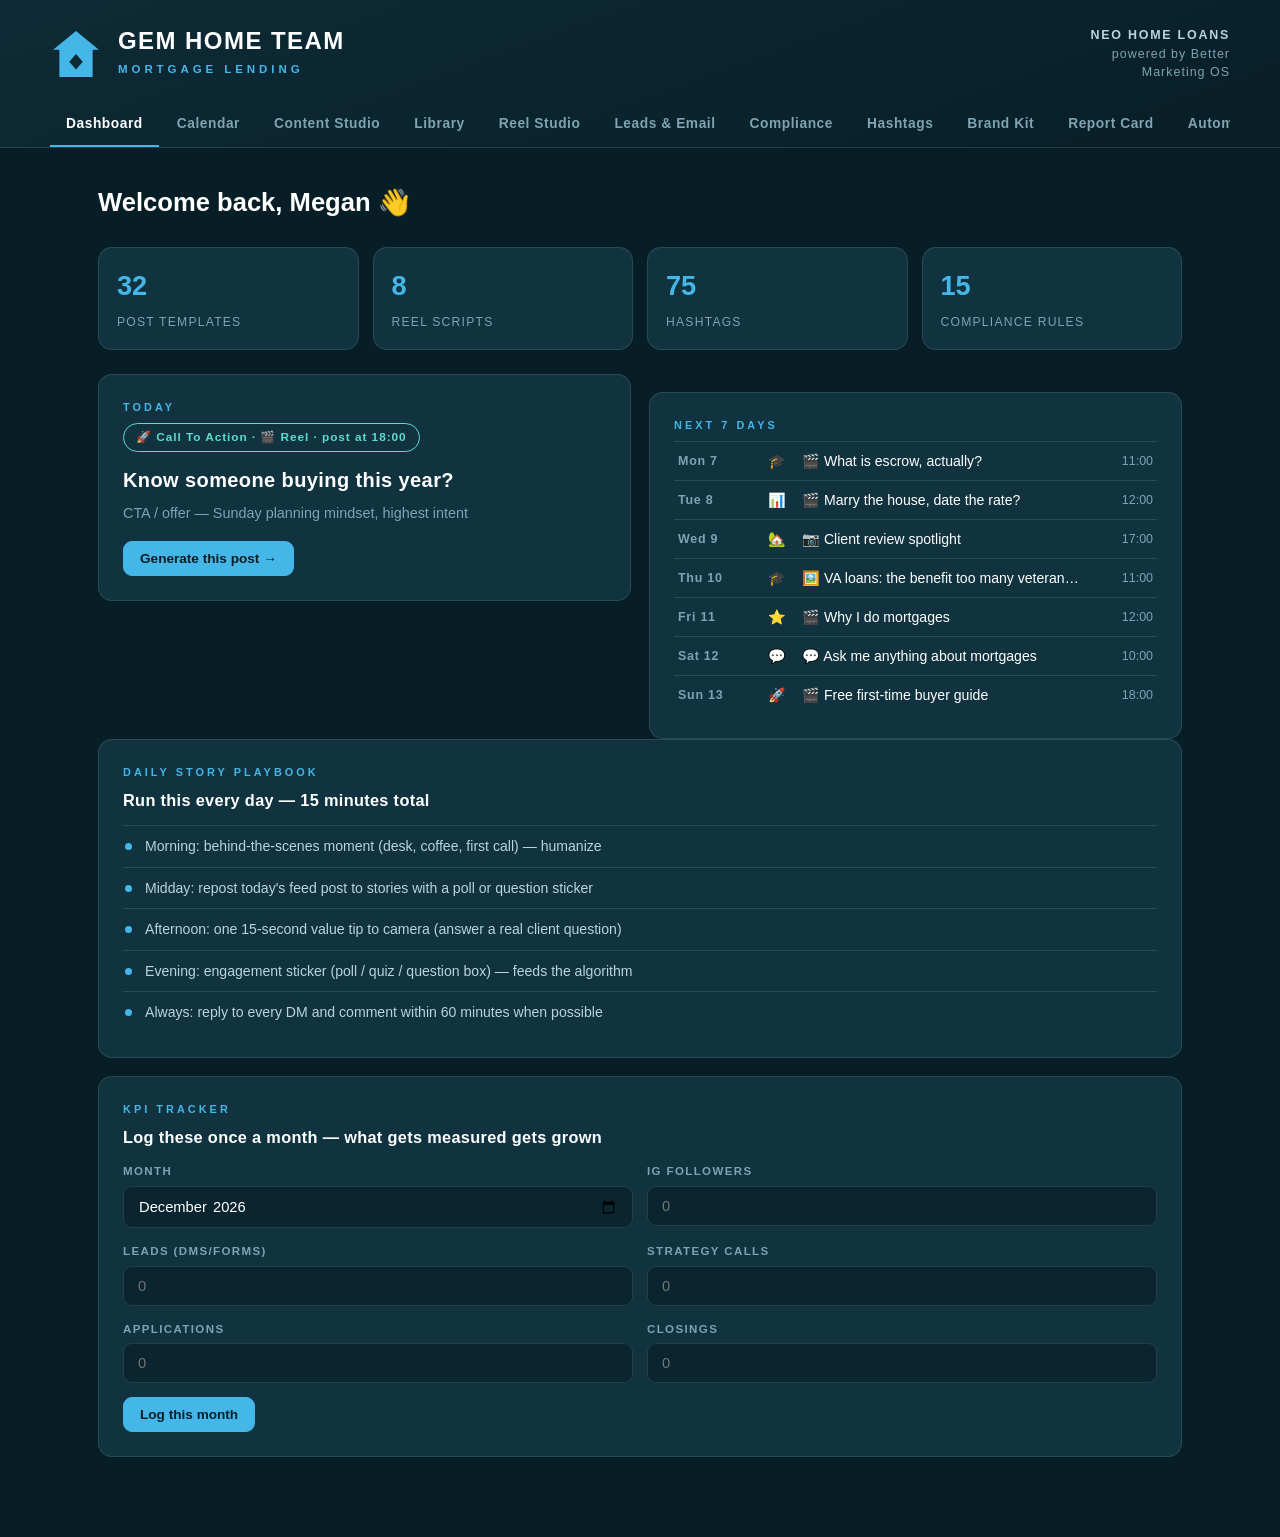
==== index.html @ 647303f4 "Template Autopilot: generate all variable content for uploaded templates Five composers — Market Upd" ====
<!DOCTYPE html>
<html lang="en">
<head>
<meta charset="UTF-8">
<meta name="viewport" content="width=device-width, initial-scale=1.0">
<title>Gem Marketing OS — Gem Home Team</title>
<link rel="stylesheet" href="css/style.css">
<link rel="icon" href="data:image/svg+xml,<svg xmlns='http://www.w3.org/2000/svg' viewBox='0 0 100 100'><path d='M50 8 L92 42 L82 42 L82 92 L18 92 L18 42 L8 42 Z' fill='%2345B6E8'/><path d='M50 48 L62 62 L50 76 L38 62 Z' fill='%230D2B36'/></svg>">
</head>
<body>

<header class="masthead">
  <div class="masthead-inner">
    <div class="logo-lockup">
      <svg width="52" height="52" viewBox="0 0 100 100" aria-hidden="true">
        <path d="M50 6 L94 42 L82 42 L82 94 L18 94 L18 42 L6 42 Z" fill="#45B6E8"/>
        <path d="M50 50 L63 65 L50 80 L37 65 Z" fill="#0D2B36"/>
      </svg>
      <div class="logo-text">
        <h1>GEM HOME TEAM</h1>
        <span class="sub">Mortgage Lending</span>
      </div>
    </div>
    <div class="cobrand">
      <strong>NEO HOME LOANS</strong><br>
      powered by Better<br>
      Marketing OS
    </div>
  </div>
  <nav class="nav" aria-label="Sections">
    <button class="nav-item active" data-tab="dashboard">Dashboard</button>
    <button class="nav-item" data-tab="calendar">Calendar</button>
    <button class="nav-item" data-tab="studio">Content Studio</button>
    <button class="nav-item" data-tab="library">Library</button>
    <button class="nav-item" data-tab="reels">Reel Studio</button>
    <button class="nav-item" data-tab="leads">Leads &amp; Email</button>
    <button class="nav-item" data-tab="compliance">Compliance</button>
    <button class="nav-item" data-tab="hashtags">Hashtags</button>
    <button class="nav-item" data-tab="brand">Brand Kit</button>
    <button class="nav-item" data-tab="report">Report Card</button>
    <button class="nav-item" data-tab="automation">Automation</button>
    <button class="nav-item" data-tab="settings">Settings</button>
  </nav>
</header>

<main class="wrap">

  <!-- ================= DASHBOARD ================= -->
  <section class="panel active" id="panel-dashboard">
    <h2 id="dash-greeting">Welcome</h2>

    <div class="nudge hidden" id="dash-nudge">
      <span>Finish setup: add your name and NMLS ID so every caption and disclosure generates compliance-ready.</span>
      <button class="btn small" id="dash-nudge-btn">Open settings</button>
    </div>

    <div class="stats">
      <div class="stat"><b id="stat-topics">0</b><span>Post templates</span></div>
      <div class="stat"><b id="stat-reels">0</b><span>Reel scripts</span></div>
      <div class="stat"><b id="stat-tags">0</b><span>Hashtags</span></div>
      <div class="stat"><b id="stat-rules">0</b><span>Compliance rules</span></div>
    </div>

    <div class="grid-2">
      <div class="card">
        <span class="kicker">Today</span>
        <div id="dash-today"></div>
      </div>
      <div class="card">
        <span class="kicker">Next 7 days</span>
        <div id="dash-week"></div>
      </div>
    </div>

    <div class="card">
      <span class="kicker">Daily story playbook</span>
      <h3>Run this every day — 15 minutes total</h3>
      <ul id="dash-stories"></ul>
    </div>

    <div class="card">
      <span class="kicker">KPI tracker</span>
      <h3>Log these once a month — what gets measured gets grown</h3>
      <div class="form-grid" id="kpi-form"></div>
      <div style="margin-top:14px"><button class="btn primary" id="kpi-save">Log this month</button></div>
      <div id="kpi-history"></div>
    </div>
  </section>

  <!-- ================= CALENDAR ================= -->
  <section class="panel" id="panel-calendar">
    <div class="panel-head">
      <h2>Content Calendar</h2>
      <p>Auto-generated from the weekly framework: 4 reels, 1 carousel, 1 static, 1 engagement day — the cadence of top-producing accounts. Click any day to generate that post.</p>
    </div>
    <div class="cal-bar">
      <div class="cal-bar-left">
        <button class="btn small" id="cal-prev">←</button>
        <span id="cal-title"></span>
        <button class="btn small" id="cal-next">→</button>
      </div>
      <button class="btn primary" id="cal-export">Export month (CSV)</button>
    </div>
    <div id="cal-grid"></div>
    <div id="cal-legend"></div>
  </section>

  <!-- ================= CONTENT STUDIO ================= -->
  <section class="panel" id="panel-studio">
    <div class="panel-head">
      <h2>Content Studio</h2>
      <p>Pick a pillar, pick a topic — get a complete post: hook options, caption, CTA, hashtags, design direction, and your compliance footer. Personalized from your settings, compliance-checked automatically.</p>
    </div>

    <div class="card">
      <div class="block-head" style="margin-top:0">
        <h4>1 · Choose a pillar</h4>
        <button class="btn small" id="studio-shuffle">Surprise me</button>
      </div>
      <div class="pillar-row" id="studio-pillars"></div>
      <div class="hidden">
        <div class="block-head"><h4>2 · Choose a topic</h4></div>
        <div class="topic-list" id="studio-topics"></div>
      </div>
    </div>

    <div class="card hidden" id="studio-output">
      <div id="out-meta"></div>
      <h3 id="out-title"></h3>
      <div id="out-compliance" class="comp-badge"></div>
      <ul class="findings" id="out-comp-findings"></ul>

      <div class="block-head"><h4>Hook — pick your opener</h4></div>
      <div class="hook-list" id="out-hooks"></div>

      <div class="block-head"><h4>Caption</h4><button class="btn small" id="out-copy-caption">Copy</button></div>
      <div class="copy-block" id="out-caption"></div>

      <div class="block-head"><h4>Hashtags</h4><button class="btn small" id="out-copy-tags">Copy</button></div>
      <div class="copy-block" id="out-tags"></div>

      <div class="block-head"><h4>Compliance footer</h4><button class="btn small" id="out-copy-footer">Copy</button></div>
      <div class="copy-block" id="out-footer"></div>

      <div class="block-head"><h4>Design direction</h4></div>
      <div class="copy-block" id="out-design"></div>

      <div class="block-head"><h4></h4><button class="btn primary" id="out-copy-full">Copy complete post</button></div>
    </div>
  </section>

  <!-- ================= LIBRARY ================= -->
  <section class="panel" id="panel-library">
    <div class="panel-head">
      <h2>Ready-to-Post Library</h2>
      <p>Your finished graphics, organized by series. Click any graphic to open it full size, save it, and post — pair it with the matching caption from Content Studio for a complete, compliant post.</p>
    </div>

    <div class="card">
      <span class="kicker">Template Autopilot</span>
      <h3>Fill in the blanks — everything else is generated</h3>
      <p class="footnote" style="margin-top:0">Pick the template type, enter the few facts only you know, and Autopilot writes the on-image text and the complete compliant caption. Paste the text into the template in Canva, copy the caption, post.</p>
      <div class="pillar-row" id="ap-types"></div>
      <div class="form-grid" id="ap-fields" style="margin-top:16px"></div>
      <div style="margin-top:14px"><button class="btn primary" id="ap-generate">Generate everything</button></div>
      <div id="ap-output" class="hidden">
        <div id="ap-compliance" class="comp-badge"></div>
        <div class="block-head"><h4>On-image text</h4><button class="btn small" id="ap-copy-image">Copy</button></div>
        <div class="copy-block" id="ap-onimage"></div>
        <div class="block-head"><h4>Complete caption</h4><button class="btn small" id="ap-copy-caption">Copy</button></div>
        <div class="copy-block" id="ap-caption"></div>
        <p class="footnote" id="ap-note"></p>
      </div>
    </div>

    <div id="library-groups"></div>
  </section>

  <!-- ================= REEL STUDIO ================= -->
  <section class="panel" id="panel-reels">
    <div class="panel-head">
      <h2>Reel Studio</h2>
      <p>Shot-by-shot production sheets: what to say, what to show, and what text goes on screen — timed to the second. Film on your phone, edit in CapCut with auto-captions.</p>
    </div>
    <div class="reel-grid" id="reel-list"></div>

    <div class="card hidden" id="reel-output">
      <div id="reel-out-meta"></div>
      <h3 id="reel-out-title"></h3>
      <div class="block-head"><h4>Audio</h4></div>
      <div class="copy-block" id="reel-audio"></div>
      <div class="block-head"><h4>Cover frame</h4></div>
      <div class="copy-block" id="reel-cover"></div>
      <div class="block-head"><h4>Shot list</h4><button class="btn small" id="reel-copy">Copy script</button></div>
      <div id="reel-scenes"></div>
    </div>
  </section>

  <!-- ================= LEADS & EMAIL ================= -->
  <section class="panel" id="panel-leads">
    <div class="panel-head">
      <h2>Leads &amp; Email</h2>
      <p>Content earns attention — this tab converts it. DM keyword auto-replies (load these into ManyChat), conversation scripts for real humans, email sequences, and the review &amp; referral engine.</p>
    </div>

    <div class="card">
      <span class="kicker">DM keyword auto-replies · ManyChat-ready</span>
      <h3>When someone DMs the keyword, this goes out instantly</h3>
      <div id="leads-keywords"></div>
      <p class="footnote">Rule: every keyword you use in a caption needs a loaded reply. Using a new keyword (VA, ASSIST, INVEST, REVIEW…)? Duplicate the closest template above, swap the keyword in ManyChat, done.</p>
    </div>

    <div class="card">
      <span class="kicker">Conversation playbook</span>
      <h3>Scripts for the moments that matter (these stay human)</h3>
      <div id="leads-flows"></div>
    </div>

    <div class="card">
      <span class="kicker">Email studio</span>
      <h3>Eight sequences that run your follow-up</h3>
      <div id="leads-emails"></div>
    </div>

    <div class="card">
      <span class="kicker">Review &amp; referral engine</span>
      <h3>Reviews are rocket fuel — here's the system</h3>
      <div id="leads-reviews"></div>
    </div>
  </section>

  <!-- ================= COMPLIANCE ================= -->
  <section class="panel" id="panel-compliance">
    <div class="panel-head">
      <h2>Compliance Center</h2>
      <p>Screens copy against NMLS advertising requirements, Reg Z (TILA) triggering terms, Reg N (MAP Rule), and UDAAP-style deceptive-claim rules. A guardrail — your company compliance team always has the final word.</p>
    </div>

    <div class="card">
      <span class="kicker">Check a post</span>
      <textarea id="comp-input" placeholder="Paste any caption, ad copy, or DM script here…"></textarea>
      <div class="comp-actions">
        <button class="btn primary" id="comp-run">Run compliance check</button>
        <button class="btn" id="comp-fix">Auto-add missing disclosures</button>
      </div>
      <div id="comp-results" class="hidden">
        <div id="comp-status" class="comp-badge big"></div>
        <ul class="findings" id="comp-findings"></ul>
      </div>
    </div>

    <div class="card">
      <span class="kicker">The rulebook</span>
      <h3>Mortgage advertising rules, in plain English</h3>
      <div id="comp-rulebook"></div>
    </div>
  </section>

  <!-- ================= HASHTAGS ================= -->
  <section class="panel" id="panel-hashtags">
    <div class="panel-head">
      <h2>Hashtag Library</h2>
      <p>Curated sets by content type. Strategy: core brand set on every post + one or two topic sets. Keep it under 25 tags total.</p>
    </div>
    <div id="hashtag-sets"></div>
  </section>

  <!-- ================= BRAND KIT ================= -->
  <section class="panel" id="panel-brand">
    <div class="panel-head">
      <h2>Brand Kit</h2>
      <p>Your visual identity, codified. Every asset in every app (Canva, CapCut) should be built from these exact values — consistency is what makes a feed look expensive.</p>
    </div>

    <div class="grid-2">
      <div class="card">
        <span class="kicker">Primary logo — dark</span>
        <div class="logo-preview">
          <svg width="320" height="86" viewBox="0 0 320 86" role="img" aria-label="Gem Home Team logo on navy">
            <path d="M32 6 L60 29 L52 29 L52 62 L12 62 L12 29 L4 29 Z" fill="#45B6E8"/>
            <path d="M32 33 L40 42 L32 51 L24 42 Z" fill="#0D2B36"/>
            <text x="72" y="38" fill="#FFFFFF" font-family="Arial, sans-serif" font-size="24" font-weight="800" letter-spacing="1.5">GEM HOME TEAM</text>
            <text x="73" y="60" fill="#45B6E8" font-family="Arial, sans-serif" font-size="11" font-weight="700" letter-spacing="5">MORTGAGE LENDING</text>
          </svg>
        </div>
      </div>
      <div class="card">
        <span class="kicker">Primary logo — light</span>
        <div class="logo-preview light">
          <svg width="320" height="86" viewBox="0 0 320 86" role="img" aria-label="Gem Home Team logo on light">
            <path d="M32 6 L60 29 L52 29 L52 62 L12 62 L12 29 L4 29 Z" fill="#1E90C9"/>
            <path d="M32 33 L40 42 L32 51 L24 42 Z" fill="#0D2B36"/>
            <text x="72" y="38" fill="#0D2B36" font-family="Arial, sans-serif" font-size="24" font-weight="800" letter-spacing="1.5">GEM HOME TEAM</text>
            <text x="73" y="60" fill="#1E90C9" font-family="Arial, sans-serif" font-size="11" font-weight="700" letter-spacing="5">MORTGAGE LENDING</text>
          </svg>
        </div>
      </div>
    </div>

    <div class="card">
      <span class="kicker">The team</span>
      <h3>GEM Home Team · San Diego</h3>
      <div id="brand-team"></div>
      <p class="footnote" id="brand-office"></p>
    </div>

    <div class="card">
      <span class="kicker">Canva templates — live in your account</span>
      <h3>Branded templates, ready to customize</h3>
      <div id="brand-canva"></div>
      <p class="footnote">All templates use your GEM Brand Kit and live in the <a href="https://www.canva.com/folder/FAHRfYDqxyQ" target="_blank" rel="noopener" style="color:var(--blue)">Gem Marketing OS folder</a> in Canva. Duplicate before editing so the master stays clean.</p>
    </div>

    <div class="card">
      <span class="kicker">Color system</span>
      <h3>Click any swatch to copy the hex</h3>
      <div class="swatch-grid" id="brand-colors"></div>
    </div>

    <div class="grid-2">
      <div class="card">
        <span class="kicker">Design principles</span>
        <h3>How the top 1% actually look</h3>
        <div id="brand-principles"></div>
      </div>
      <div class="card">
        <span class="kicker">The reel formula</span>
        <h3>Every reel, same skeleton</h3>
        <ol class="formula-list" id="brand-formula"></ol>
        <p class="footnote">Photography over illustration. Real faces, real closings, natural light, honest moments. Professional means editorial restraint — never clip-art, never cartoon graphics, never ten fonts.</p>
      </div>
    </div>
  </section>

  <!-- ================= REPORT CARD ================= -->
  <section class="panel" id="panel-report">
    <div class="panel-head">
      <h2>Online Presence Report Card</h2>
      <p>Two views: the baseline audit of your public presence (what the internet sees today), and a living self-audit — check off what's true and watch your grades climb. Re-grade monthly.</p>
    </div>

    <div class="card">
      <span class="kicker">Baseline audit · from public search, August 2026</span>
      <h3>What the internet says about you right now</h3>
      <div id="report-baseline"></div>
    </div>

    <div class="card">
      <div class="tag-head">
        <div><span class="kicker">Living self-audit</span>
        <h3>Your current grades</h3></div>
        <div id="report-gpa" class="gpa-chip"></div>
      </div>
      <div id="report-categories"></div>
    </div>
  </section>

  <!-- ================= AUTOMATION ================= -->
  <section class="panel" id="panel-automation">
    <div class="panel-head">
      <h2>Automation Hub</h2>
      <p>The goal: your only jobs are filming 30 minutes a week and replying to DMs. Everything else — writing, scheduling, posting, compliance — is handled by this system plus one scheduler connection.</p>
    </div>

    <div class="card">
      <div class="tag-head">
        <div><span class="kicker">Connect your accounts</span>
        <h3>The hands-off stack — check off each connection</h3></div>
        <div id="auto-readiness" class="gpa-chip"></div>
      </div>
      <div class="readiness-bar"><div id="auto-readiness-fill"></div></div>
      <div id="auto-integrations"></div>
      <p class="footnote">Straight talk: a browser app can't hold your Instagram password — Meta only allows posting through its own approved connections. Each item above IS the official connection, done once in the platform itself. When every box is checked, your marketing runs itself: this app writes and plans, the scheduler posts, ManyChat answers, and your only jobs are ~30 min of filming and the DMs that turn into deals.</p>
    </div>

    <div class="grid-2">
      <div class="card">
        <span class="kicker">One-time setup · 30 minutes</span>
        <h3>Connect true auto-posting</h3>
        <ol class="step-list">
          <li><strong>Convert your Instagram to a Professional account</strong> (Settings → Account type). Free, takes 2 minutes, unlocks scheduling and analytics.</li>
          <li><strong>Link it to a Facebook Page</strong> in Meta Business Suite (business.facebook.com). This is what allows software to post for you.</li>
          <li><strong>Pick your scheduler:</strong> Meta Business Suite (free, official) or Buffer / Later / Metricool (nicer bulk tools). Connect Instagram when prompted.</li>
          <li><strong>Export your month</strong> below and bulk-import it — every post lands pre-written, pre-timed, compliance-footed.</li>
          <li><strong>Set up ManyChat keywords</strong> — every auto-reply script is written for you in the Leads &amp; Email tab (GUIDE, READY, EQUITY, CREDIT and more). Paste each into ManyChat once and DM replies go out instantly, 24/7.</li>
        </ol>
      </div>
      <div class="card">
        <span class="kicker">Your weekly rhythm · under 1 hour</span>
        <h3>The hands-off workflow</h3>
        <ol class="step-list">
          <li><strong>Sunday (20 min):</strong> open the Calendar, review the week, export or queue the 7 posts.</li>
          <li><strong>One filming block (30 min):</strong> batch-record the week's reels from the Reel Studio shot lists — 3-4 scripts in one sitting, same outfit trick: change shirts between scripts.</li>
          <li><strong>Daily (10 min):</strong> run the story playbook, reply to comments and DMs. This is the one thing automation should never do — relationships are the product.</li>
          <li><strong>Monthly (15 min):</strong> swap in fresh client stories and market numbers, check analytics, double down on what worked.</li>
        </ol>
        <div style="margin-top:18px">
          <button class="btn primary" id="auto-export">Export next 2 months for bulk import (CSV)</button>
        </div>
      </div>
    </div>

    <div class="card">
      <span class="kicker">The stack</span>
      <h3>Tools of the top 1%</h3>
      <div id="auto-tools"></div>
      <p class="footnote">Honest note: Instagram does not allow fully unattended posting without an approved scheduler connected to your account — that's a platform rule, not a software limitation. With the 30-minute setup above, this system gets you to genuinely hands-off: content written, scheduled, and posted automatically, with only filming and DMs left human. That's by design — the human parts are what convert followers into closings.</p>
    </div>
  </section>

  <!-- ================= SETTINGS ================= -->
  <section class="panel" id="panel-settings">
    <div class="panel-head">
      <h2>Settings</h2>
      <p>Fills your name, NMLS ID, and licensing into every caption and compliance footer automatically. Saved privately in this browser.</p>
    </div>
    <div class="card">
      <div class="form-grid">
        <div class="field"><label for="set-name">Your name</label><input id="set-name" placeholder="Megan Sawamura"></div>
        <div class="field"><label for="set-nmls">Your NMLS ID</label><input id="set-nmls" placeholder="972639"></div>
        <div class="field"><label for="set-conmls">Company NMLS ID</label><input id="set-conmls" placeholder="330511 (Better Mortgage Corporation)"></div>
        <div class="field"><label for="set-states">States licensed (as you want it displayed)</label><input id="set-states" placeholder="e.g. CA, TX, FL"></div>
        <div class="field"><label for="set-handle">Instagram handle</label><input id="set-handle" placeholder="@gemhometeam"></div>
        <div class="field"><label for="set-city">City / market</label><input id="set-city" placeholder="San Diego"></div>
        <div class="field"><label for="set-phone">Phone</label><input id="set-phone" placeholder="(555) 555-5555"></div>
        <div class="field"><label for="set-email">Email</label><input id="set-email" placeholder="you@example.com"></div>
      </div>
      <div style="margin-top:18px"><button class="btn primary" id="set-save">Save settings</button></div>
      <p class="footnote">Compliance disclaimer: the Compliance Center is an automated guardrail based on common NMLS, Reg Z, Reg N, and UDAAP advertising standards. It is not legal advice, and it does not replace review by your company's compliance department. State requirements vary — confirm your state-specific advertising rules with compliance.</p>
    </div>
  </section>

</main>

<script src="js/data.js"></script>
<script src="js/compliance.js"></script>
<script src="js/app.js"></script>
</body>
</html>
---- css/style.css ----
/* ============================================================
   GEM MARKETING OS — Interface
   Editorial, photographic, premium. No cartoon energy.
   ============================================================ */

:root {
  --navy: #0D2B36;
  --ink: #081E27;
  --ink-2: #0A2430;
  --card: #10333F;
  --card-2: #143B49;
  --line: rgba(184, 212, 224, 0.14);
  --blue: #45B6E8;
  --blue-deep: #1E90C9;
  --white: #FFFFFF;
  --mist: #B8D4E0;
  --mist-dim: #7FA3B2;
  --gold: #E8C468;
  --green: #6FCF97;
  --red: #EB6A6A;
  --amber: #E8B45E;
  --radius: 14px;
  --font: "Avenir Next", "Segoe UI", "Helvetica Neue", Arial, sans-serif;
}

* { margin: 0; padding: 0; box-sizing: border-box; }

html { scroll-behavior: smooth; }

body {
  font-family: var(--font);
  background: var(--ink);
  color: var(--white);
  line-height: 1.6;
  -webkit-font-smoothing: antialiased;
}

/* ---------- Header ---------- */
.masthead {
  background: linear-gradient(160deg, var(--navy) 0%, var(--ink) 100%);
  border-bottom: 1px solid var(--line);
  padding: 26px clamp(18px, 4vw, 48px) 0;
}
.masthead-inner {
  max-width: 1180px; margin: 0 auto;
  display: flex; align-items: center; justify-content: space-between;
  flex-wrap: wrap; gap: 18px;
}
.logo-lockup { display: flex; align-items: center; gap: 16px; }
.logo-lockup svg { flex-shrink: 0; }
.logo-text h1 {
  font-size: clamp(1.15rem, 2.4vw, 1.5rem);
  font-weight: 800; letter-spacing: 0.06em; line-height: 1.15;
}
.logo-text .sub {
  color: var(--blue); font-size: 0.72rem; font-weight: 700;
  letter-spacing: 0.34em; text-transform: uppercase;
}
.cobrand {
  text-align: right; color: var(--mist-dim); font-size: 0.78rem;
  letter-spacing: 0.08em; line-height: 1.5;
}
.cobrand strong { color: var(--mist); font-weight: 700; letter-spacing: 0.14em; }

/* ---------- Nav ---------- */
.nav {
  max-width: 1180px; margin: 22px auto 0;
  display: flex; gap: 2px; overflow-x: auto;
  scrollbar-width: none;
}
.nav::-webkit-scrollbar { display: none; }
.nav-item {
  appearance: none; border: none; background: transparent;
  color: var(--mist-dim); font-family: var(--font);
  font-size: 0.86rem; font-weight: 600; letter-spacing: 0.04em;
  padding: 12px 16px 14px; cursor: pointer; white-space: nowrap;
  border-bottom: 2px solid transparent;
  transition: color .15s, border-color .15s;
}
.nav-item:hover { color: var(--mist); }
.nav-item.active { color: var(--white); border-bottom-color: var(--blue); }

/* ---------- Layout ---------- */
.wrap { max-width: 1180px; margin: 0 auto; padding: 34px clamp(18px, 4vw, 48px) 80px; }
.panel { display: none; }
.panel.active { display: block; animation: fade .25s ease; }
@keyframes fade { from { opacity: 0; transform: translateY(4px); } to { opacity: 1; transform: none; } }

.panel-head { margin-bottom: 26px; }
.panel-head h2 { font-size: 1.6rem; font-weight: 800; letter-spacing: 0.01em; }
.panel-head p { color: var(--mist-dim); max-width: 640px; margin-top: 4px; font-size: 0.94rem; }

.hidden { display: none !important; }

.card {
  background: var(--card); border: 1px solid var(--line);
  border-radius: var(--radius); padding: 24px;
}
.card + .card { margin-top: 18px; }
.card h3 { font-size: 1.02rem; font-weight: 700; margin-bottom: 12px; letter-spacing: 0.02em; }
.card .kicker {
  display: block; color: var(--blue); font-size: 0.68rem; font-weight: 700;
  letter-spacing: 0.28em; text-transform: uppercase; margin-bottom: 6px;
}

.grid-2 { display: grid; grid-template-columns: 1fr 1fr; gap: 18px; align-items: start; }
.grid-3 { display: grid; grid-template-columns: repeat(3, 1fr); gap: 18px; }
@media (max-width: 880px) { .grid-2, .grid-3 { grid-template-columns: 1fr; } }

/* ---------- Buttons ---------- */
.btn {
  appearance: none; font-family: var(--font);
  background: var(--card-2); color: var(--white);
  border: 1px solid var(--line); border-radius: 9px;
  font-size: 0.85rem; font-weight: 600; padding: 9px 16px;
  cursor: pointer; transition: background .15s, border-color .15s;
}
.btn:hover { border-color: var(--blue); }
.btn.primary { background: var(--blue); border-color: var(--blue); color: var(--ink); font-weight: 700; }
.btn.primary:hover { background: var(--blue-deep); border-color: var(--blue-deep); }
.btn.small { font-size: 0.76rem; padding: 6px 12px; }
.btn.copied { background: var(--green); border-color: var(--green); color: var(--ink); }

/* ---------- Dashboard ---------- */
#dash-greeting { font-size: 1.6rem; font-weight: 800; }
.nudge {
  margin-top: 16px; display: flex; align-items: center; gap: 14px; flex-wrap: wrap;
  background: rgba(232, 196, 104, 0.08); border: 1px solid rgba(232, 196, 104, 0.35);
  border-radius: var(--radius); padding: 14px 18px; font-size: 0.9rem; color: var(--mist);
}
.stats { display: grid; grid-template-columns: repeat(4, 1fr); gap: 14px; margin: 24px 0; }
@media (max-width: 720px) { .stats { grid-template-columns: repeat(2, 1fr); } }
.stat {
  background: var(--card); border: 1px solid var(--line); border-radius: var(--radius);
  padding: 16px 18px;
}
.stat b { display: block; font-size: 1.7rem; font-weight: 800; color: var(--blue); }
.stat span { color: var(--mist-dim); font-size: 0.76rem; letter-spacing: 0.1em; text-transform: uppercase; }

.today-chip {
  display: inline-block; font-size: 0.74rem; font-weight: 700; letter-spacing: 0.08em;
  color: var(--chip, var(--blue)); border: 1px solid currentColor;
  border-radius: 99px; padding: 4px 12px; margin-bottom: 12px;
}
#dash-today h3 { font-size: 1.25rem; margin-bottom: 6px; }
#dash-today p { color: var(--mist-dim); font-size: 0.9rem; margin-bottom: 16px; }

.week-row {
  display: grid; grid-template-columns: 74px 30px 1fr 58px; align-items: center; gap: 10px;
  width: 100%; text-align: left; background: transparent; border: none;
  border-top: 1px solid var(--line); padding: 11px 4px;
  color: var(--white); font-family: var(--font); font-size: 0.88rem; cursor: pointer;
}
.week-row:hover { background: rgba(69, 182, 232, 0.06); }
.week-day { color: var(--mist-dim); font-size: 0.78rem; font-weight: 700; letter-spacing: 0.06em; }
.week-chip { text-align: center; }
.week-title { overflow: hidden; text-overflow: ellipsis; white-space: nowrap; }
.week-time { color: var(--mist-dim); font-size: 0.78rem; text-align: right; }

#dash-stories { list-style: none; }
#dash-stories li {
  padding: 9px 0 9px 22px; border-top: 1px solid var(--line);
  color: var(--mist); font-size: 0.88rem; position: relative;
}
#dash-stories li::before {
  content: ""; position: absolute; left: 2px; top: 17px;
  width: 7px; height: 7px; border-radius: 50%; background: var(--blue);
}

/* ---------- Calendar ---------- */
.cal-bar { display: flex; align-items: center; justify-content: space-between; gap: 12px; margin-bottom: 18px; flex-wrap: wrap; }
.cal-bar-left { display: flex; align-items: center; gap: 10px; }
#cal-title { font-size: 1.2rem; font-weight: 800; min-width: 175px; text-align: center; }
#cal-grid {
  display: grid; grid-template-columns: repeat(7, 1fr); gap: 6px;
}
.cal-dow {
  text-align: center; color: var(--mist-dim); font-size: 0.7rem;
  font-weight: 700; letter-spacing: 0.14em; padding: 6px 0;
}
.cal-cell {
  min-height: 96px; background: var(--card); border: 1px solid var(--line);
  border-radius: 10px; padding: 8px;
}
.cal-cell.empty { background: transparent; border-color: transparent; }
.cal-cell.has-post { cursor: pointer; transition: border-color .15s; }
.cal-cell.has-post:hover { border-color: var(--blue); }
.cal-cell.today { border-color: var(--gold); }
.cal-num { font-size: 0.74rem; font-weight: 700; color: var(--mist-dim); margin-bottom: 5px; }
.cal-cell.today .cal-num { color: var(--gold); }
.cal-chip {
  display: flex; align-items: center; gap: 5px;
  font-size: 0.62rem; font-weight: 700; letter-spacing: 0.04em;
  color: var(--chip); margin-bottom: 4px;
}
.chip-label { overflow: hidden; text-overflow: ellipsis; white-space: nowrap; }
.cal-topic { font-size: 0.7rem; color: var(--mist); line-height: 1.35; }
@media (max-width: 880px) {
  .cal-topic, .chip-label { display: none; }
  .cal-cell { min-height: 56px; }
}
#cal-legend { display: flex; flex-wrap: wrap; gap: 14px; margin-top: 16px; }
.legend-item { display: flex; align-items: center; gap: 6px; color: var(--mist-dim); font-size: 0.78rem; }
.legend-dot { width: 8px; height: 8px; border-radius: 50%; display: inline-block; }

/* ---------- Content Studio ---------- */
.pillar-row { display: flex; flex-wrap: wrap; gap: 10px; }
.pillar-btn {
  display: flex; align-items: center; gap: 8px;
  font-family: var(--font); font-size: 0.85rem; font-weight: 600;
  background: var(--card); color: var(--mist); border: 1px solid var(--line);
  border-radius: 99px; padding: 9px 16px; cursor: pointer; transition: all .15s;
}
.pillar-btn:hover { border-color: var(--pc); color: var(--white); }
.pillar-btn.active { border-color: var(--pc); color: var(--white); background: color-mix(in srgb, var(--pc) 14%, var(--card)); }
.topic-list { display: flex; flex-direction: column; gap: 8px; margin-top: 6px; }
.topic-btn {
  text-align: left; font-family: var(--font); font-size: 0.9rem;
  background: var(--card); color: var(--white); border: 1px solid var(--line);
  border-radius: 10px; padding: 12px 16px; cursor: pointer; transition: border-color .15s;
}
.topic-btn:hover, .topic-btn.active { border-color: var(--blue); }
.topic-fmt { color: var(--mist-dim); font-size: 0.72rem; font-weight: 700; letter-spacing: 0.06em; margin-right: 8px; }

.badge {
  display: inline-flex; align-items: center; gap: 6px;
  font-size: 0.72rem; font-weight: 700; letter-spacing: 0.06em;
  color: var(--chip, var(--mist)); border: 1px solid currentColor;
  border-radius: 99px; padding: 3px 11px; margin-right: 8px;
}
.badge.fmt { color: var(--mist-dim); }
#out-title { font-size: 1.3rem; font-weight: 800; margin: 12px 0 4px; }

.hook-list { display: flex; flex-direction: column; gap: 8px; }
.hook-opt {
  text-align: left; font-family: var(--font); font-size: 0.88rem; line-height: 1.5;
  background: var(--ink-2); color: var(--mist); border: 1px solid var(--line);
  border-radius: 10px; padding: 11px 14px; cursor: pointer; transition: all .15s;
}
.hook-opt:hover { color: var(--white); }
.hook-opt.active { border-color: var(--blue); color: var(--white); background: rgba(69, 182, 232, 0.07); }

.copy-block {
  background: var(--ink-2); border: 1px solid var(--line); border-radius: 10px;
  padding: 16px; white-space: pre-wrap; font-size: 0.88rem; color: var(--mist);
  max-height: 420px; overflow-y: auto;
}
.block-head { display: flex; align-items: center; justify-content: space-between; margin: 18px 0 8px; }
.block-head h4 { font-size: 0.78rem; font-weight: 700; letter-spacing: 0.18em; text-transform: uppercase; color: var(--mist-dim); }

/* ---------- Compliance ---------- */
.comp-badge {
  display: inline-block; font-size: 0.82rem; font-weight: 700;
  border-radius: 9px; padding: 8px 14px; margin-top: 14px;
}
.comp-badge.big { font-size: 0.95rem; padding: 12px 18px; }
.comp-badge.pass { background: rgba(111, 207, 151, 0.12); color: var(--green); border: 1px solid rgba(111, 207, 151, 0.4); }
.comp-badge.warn { background: rgba(232, 180, 94, 0.1); color: var(--amber); border: 1px solid rgba(232, 180, 94, 0.4); }
.comp-badge.fail { background: rgba(235, 106, 106, 0.1); color: var(--red); border: 1px solid rgba(235, 106, 106, 0.4); }

.findings { list-style: none; margin-top: 12px; }
.finding {
  border-left: 3px solid var(--mist-dim); background: var(--ink-2);
  border-radius: 0 10px 10px 0; padding: 12px 16px; margin-bottom: 10px;
  font-size: 0.86rem;
}
.finding strong { display: block; margin-bottom: 3px; }
.finding span { color: var(--mist-dim); display: block; }
.finding .fix { color: var(--blue); margin-top: 6px; }
.finding.fail { border-left-color: var(--red); }
.finding.warn { border-left-color: var(--amber); }
.finding.caution { border-left-color: var(--mist); }
.finding.pass { border-left-color: var(--green); }

#comp-input {
  width: 100%; min-height: 190px; resize: vertical;
  font-family: var(--font); font-size: 0.92rem; line-height: 1.6;
  background: var(--ink-2); color: var(--white);
  border: 1px solid var(--line); border-radius: 10px; padding: 16px;
}
#comp-input:focus { outline: none; border-color: var(--blue); }
.comp-actions { display: flex; gap: 10px; margin-top: 12px; flex-wrap: wrap; }

.rule-head { font-size: 0.82rem; letter-spacing: 0.1em; text-transform: uppercase; margin: 22px 0 10px; color: var(--mist); }
.rule-head:first-child { margin-top: 0; }
.rule-item {
  border-left: 3px solid var(--mist-dim); background: var(--ink-2);
  border-radius: 0 10px 10px 0; padding: 11px 15px; margin-bottom: 8px; font-size: 0.84rem;
}
.rule-item strong { display: block; }
.rule-item span { color: var(--mist-dim); }
.rule-item.req { border-left-color: var(--green); }
.rule-item.fail { border-left-color: var(--red); }
.rule-item.warn { border-left-color: var(--amber); }
.rule-item.caution { border-left-color: var(--mist); }

/* ---------- Ready-to-Post Library ---------- */
.lib-grid { display: grid; grid-template-columns: repeat(auto-fill, minmax(200px, 1fr)); gap: 14px; }
.lib-card {
  display: block; text-decoration: none; color: var(--white);
  background: var(--ink-2); border: 1px solid var(--line); border-radius: 10px;
  overflow: hidden; transition: border-color .15s;
}
.lib-card:hover { border-color: var(--blue); }
.lib-card img { display: block; width: 100%; aspect-ratio: 1; object-fit: cover; }
.lib-title { display: block; font-weight: 700; font-size: 0.84rem; padding: 10px 12px 2px; }
.lib-note { display: block; color: var(--mist-dim); font-size: 0.74rem; padding: 0 12px 11px; line-height: 1.4; }

/* ---------- Reels ---------- */
.reel-grid { display: grid; grid-template-columns: repeat(auto-fill, minmax(230px, 1fr)); gap: 12px; }
.reel-card {
  text-align: left; font-family: var(--font);
  background: var(--card); color: var(--white); border: 1px solid var(--line);
  border-radius: var(--radius); padding: 16px; cursor: pointer; transition: border-color .15s;
}
.reel-card:hover, .reel-card.active { border-color: var(--blue); }
.reel-title { font-weight: 700; font-size: 0.94rem; margin-bottom: 5px; }
.reel-meta { color: var(--mist-dim); font-size: 0.76rem; }
#reel-out-title { font-size: 1.25rem; font-weight: 800; margin: 10px 0 4px; }

.scene-row {
  display: grid; grid-template-columns: 68px 1.1fr 1.4fr 1fr; gap: 12px;
  border-top: 1px solid var(--line); padding: 11px 0; font-size: 0.84rem;
}
.scene-head { color: var(--mist-dim); font-size: 0.68rem; font-weight: 700; letter-spacing: 0.14em; border-top: none; }
.scene-time { color: var(--blue); font-weight: 700; }
.scene-text { color: var(--gold); }
@media (max-width: 720px) {
  .scene-row { grid-template-columns: 1fr; gap: 3px; padding: 14px 0; }
  .scene-head { display: none; }
}

/* ---------- Hashtags ---------- */
.tag-card { background: var(--card); border: 1px solid var(--line); border-radius: var(--radius); padding: 18px 20px; margin-bottom: 14px; }
.tag-head { display: flex; align-items: center; justify-content: space-between; margin-bottom: 10px; }
.tag-head h4 { font-size: 0.92rem; font-weight: 700; }
.tag-list { display: flex; flex-wrap: wrap; gap: 7px; }
.tag {
  font-size: 0.78rem; color: var(--blue); background: rgba(69, 182, 232, 0.08);
  border: 1px solid rgba(69, 182, 232, 0.25); border-radius: 99px; padding: 3px 10px;
}

/* ---------- Brand Kit ---------- */
.swatch-grid { display: grid; grid-template-columns: repeat(auto-fill, minmax(150px, 1fr)); gap: 12px; }
.swatch {
  font-family: var(--font); text-align: left; background: var(--ink-2);
  border: 1px solid var(--line); border-radius: 10px; padding: 12px; cursor: pointer;
  transition: border-color .15s; color: var(--white);
}
.swatch:hover { border-color: var(--blue); }
.swatch-chip { display: block; height: 44px; border-radius: 7px; margin-bottom: 9px; }
.swatch-name { display: block; font-weight: 700; font-size: 0.82rem; }
.swatch-hex { display: block; color: var(--blue); font-size: 0.76rem; font-weight: 600; }
.swatch-use { display: block; color: var(--mist-dim); font-size: 0.7rem; margin-top: 4px; line-height: 1.4; }

.principle { display: flex; gap: 14px; border-top: 1px solid var(--line); padding: 14px 0; }
.principle:first-child { border-top: none; padding-top: 0; }
.principle-num { color: var(--blue); font-weight: 800; font-size: 0.9rem; }
.principle strong { font-size: 0.92rem; }
.principle p { color: var(--mist-dim); font-size: 0.86rem; }

.formula-list { list-style: none; counter-reset: f; }
.formula-list li {
  counter-increment: f; position: relative; padding: 11px 0 11px 40px;
  border-top: 1px solid var(--line); font-size: 0.88rem; color: var(--mist);
}
.formula-list li::before {
  content: counter(f, decimal-leading-zero); position: absolute; left: 0; top: 11px;
  color: var(--blue); font-weight: 800; font-size: 0.84rem;
}

.logo-preview {
  display: flex; align-items: center; justify-content: center;
  background: var(--navy); border: 1px solid var(--line); border-radius: var(--radius);
  padding: 40px 20px; margin-bottom: 12px;
}
.logo-preview svg { max-width: 100%; height: auto; }
.logo-preview.light { background: #F4F8FA; }

/* ---------- Automation ---------- */
.tool-card {
  background: var(--ink-2); border: 1px solid var(--line); border-radius: 10px;
  padding: 14px 16px; margin-bottom: 10px; font-size: 0.88rem;
}
.tool-card strong { display: block; color: var(--blue); }
.tool-card span { color: var(--mist-dim); font-size: 0.84rem; }

.step-list { list-style: none; counter-reset: s; }
.step-list li {
  counter-increment: s; position: relative;
  padding: 13px 0 13px 44px; border-top: 1px solid var(--line);
  font-size: 0.9rem; color: var(--mist);
}
.step-list li::before {
  content: counter(s); position: absolute; left: 0; top: 12px;
  width: 26px; height: 26px; display: grid; place-items: center;
  background: rgba(69, 182, 232, 0.12); color: var(--blue);
  border-radius: 50%; font-weight: 800; font-size: 0.8rem;
}
.step-list strong { color: var(--white); }

/* ---------- Settings ---------- */
.form-grid { display: grid; grid-template-columns: 1fr 1fr; gap: 14px; }
@media (max-width: 720px) { .form-grid { grid-template-columns: 1fr; } }
.field label {
  display: block; font-size: 0.72rem; font-weight: 700; letter-spacing: 0.12em;
  text-transform: uppercase; color: var(--mist-dim); margin-bottom: 5px;
}
.field input {
  width: 100%; font-family: var(--font); font-size: 0.92rem;
  background: var(--ink-2); color: var(--white);
  border: 1px solid var(--line); border-radius: 9px; padding: 11px 14px;
}
.field input:focus { outline: none; border-color: var(--blue); }
.field textarea {
  width: 100%; font-family: var(--font); font-size: 0.92rem; line-height: 1.55; resize: vertical;
  background: var(--ink-2); color: var(--white);
  border: 1px solid var(--line); border-radius: 9px; padding: 11px 14px;
}
.field textarea:focus { outline: none; border-color: var(--blue); }

.footnote { color: var(--mist-dim); font-size: 0.78rem; margin-top: 20px; line-height: 1.6; }

/* ---------- Integrations & Report Card ---------- */
.gpa-chip { font-weight: 800; font-size: 0.95rem; letter-spacing: 0.04em; color: var(--blue); white-space: nowrap; }
.readiness-bar {
  height: 8px; background: var(--ink-2); border-radius: 99px;
  overflow: hidden; margin: 6px 0 18px;
}
#auto-readiness-fill {
  height: 100%; width: 0; background: linear-gradient(90deg, var(--blue-deep), var(--blue));
  border-radius: 99px; transition: width .3s ease;
}
.check-row {
  display: flex; gap: 12px; align-items: flex-start;
  border-top: 1px solid var(--line); padding: 13px 4px; cursor: pointer;
}
.check-row input { margin-top: 4px; accent-color: var(--blue); width: 16px; height: 16px; flex-shrink: 0; cursor: pointer; }
.check-row strong { display: block; font-size: 0.92rem; }
.check-row.done strong { color: var(--mist-dim); text-decoration: line-through; }
.check-why { display: block; color: var(--mist-dim); font-size: 0.82rem; }
.check-how { display: block; color: var(--blue); font-size: 0.78rem; margin-top: 3px; }
.check-how a { color: var(--blue); font-weight: 700; }
.check-row.small { padding: 9px 4px 9px 18px; font-size: 0.88rem; color: var(--mist); }
.check-row.small.done div { color: var(--mist-dim); text-decoration: line-through; }

.audit-row { display: flex; gap: 14px; align-items: flex-start; border-top: 1px solid var(--line); padding: 13px 4px; }
.audit-row:first-child { border-top: none; }
.audit-row strong { display: block; font-size: 0.92rem; }
.audit-row span:last-child { color: var(--mist-dim); font-size: 0.85rem; }
.grade-chip {
  font-weight: 800; font-size: 1.05rem; min-width: 34px; text-align: center;
  border: 2px solid currentColor; border-radius: 9px; padding: 3px 6px; flex-shrink: 0;
  font-variant-numeric: tabular-nums;
}
.audit-cat { border-top: 1px solid var(--line); padding: 4px 0; }
.audit-cat summary {
  display: flex; align-items: center; gap: 12px; cursor: pointer;
  padding: 10px 4px; list-style: none; font-size: 0.94rem;
}
.audit-cat summary::-webkit-details-marker { display: none; }
.audit-cat summary .grade-chip { font-size: 0.9rem; min-width: 30px; }
.cat-count { margin-left: auto; color: var(--mist-dim); font-size: 0.8rem; }

/* ---------- KPI table ---------- */
.kpi-table { width: 100%; border-collapse: collapse; font-size: 0.86rem; font-variant-numeric: tabular-nums; }
.kpi-table th {
  text-align: left; color: var(--mist-dim); font-size: 0.68rem; font-weight: 700;
  letter-spacing: 0.12em; text-transform: uppercase; padding: 8px 12px 8px 0;
  border-bottom: 1px solid var(--line);
}
.kpi-table td { padding: 9px 12px 9px 0; border-bottom: 1px solid var(--line); color: var(--mist); }
.kpi-table td:first-child { color: var(--white); font-weight: 600; }
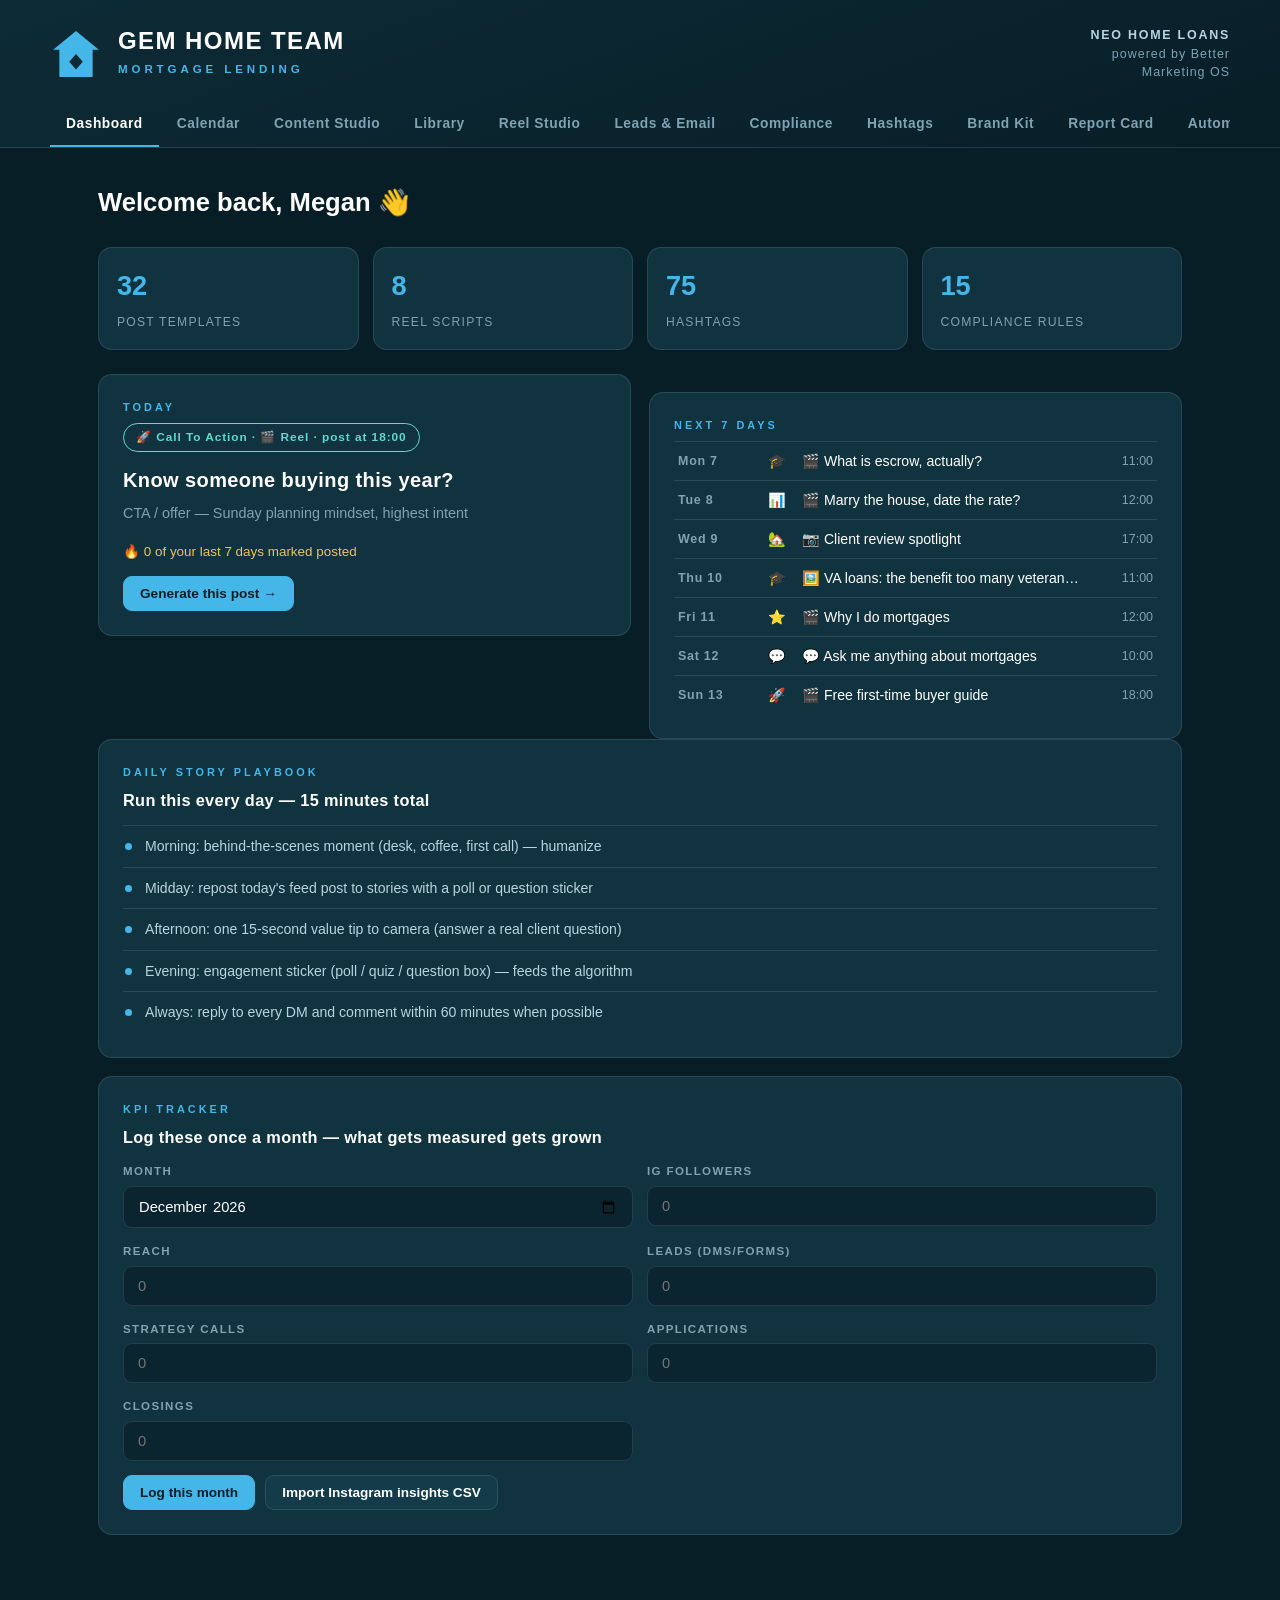
==== commit 8a7fd715: "Add AI writing, posted tracking, link-in-bio, ManyChat pack, and insights import - js/ai.js: in-brow" ====
--- a/index.html
+++ b/index.html
@@ -82,7 +82,12 @@
       <span class="kicker">KPI tracker</span>
       <h3>Log these once a month — what gets measured gets grown</h3>
       <div class="form-grid" id="kpi-form"></div>
-      <div style="margin-top:14px"><button class="btn primary" id="kpi-save">Log this month</button></div>
+      <div style="margin-top:14px;display:flex;gap:10px;flex-wrap:wrap">
+        <button class="btn primary" id="kpi-save">Log this month</button>
+        <button class="btn" id="kpi-import-btn">Import Instagram insights CSV</button>
+        <input type="file" id="kpi-import" accept=".csv,text/csv" class="hidden">
+      </div>
+      <p class="footnote hidden" id="kpi-import-msg"></p>
       <div id="kpi-history"></div>
     </div>
   </section>
@@ -145,7 +150,8 @@
       <div class="block-head"><h4>Design direction</h4></div>
       <div class="copy-block" id="out-design"></div>
 
-      <div class="block-head"><h4></h4><button class="btn primary" id="out-copy-full">Copy complete post</button></div>
+      <div class="block-head"><h4></h4><div style="display:flex;gap:10px;flex-wrap:wrap"><button class="btn" id="out-ai">✨ AI: write a fresh take</button><button class="btn primary" id="out-copy-full">Copy complete post</button></div></div>
+      <p class="footnote hidden" id="out-ai-note"></p>
     </div>
   </section>
 
@@ -162,7 +168,8 @@
       <p class="footnote" style="margin-top:0">Pick the template type, enter the few facts only you know, and Autopilot writes the on-image text and the complete compliant caption. Paste the text into the template in Canva, copy the caption, post.</p>
       <div class="pillar-row" id="ap-types"></div>
       <div class="form-grid" id="ap-fields" style="margin-top:16px"></div>
-      <div style="margin-top:14px"><button class="btn primary" id="ap-generate">Generate everything</button></div>
+      <div style="margin-top:14px;display:flex;gap:10px;flex-wrap:wrap"><button class="btn primary" id="ap-generate">Generate everything</button><button class="btn" id="ap-ai">✨ AI: write it fresh</button></div>
+      <p class="footnote hidden" id="ap-ai-note"></p>
       <div id="ap-output" class="hidden">
         <div id="ap-compliance" class="comp-badge"></div>
         <div class="block-head"><h4>On-image text</h4><button class="btn small" id="ap-copy-image">Copy</button></div>
@@ -394,8 +401,9 @@
           <li><strong>Daily (10 min):</strong> run the story playbook, reply to comments and DMs. This is the one thing automation should never do — relationships are the product.</li>
           <li><strong>Monthly (15 min):</strong> swap in fresh client stories and market numbers, check analytics, double down on what worked.</li>
         </ol>
-        <div style="margin-top:18px">
+        <div style="margin-top:18px;display:flex;gap:10px;flex-wrap:wrap">
           <button class="btn primary" id="auto-export">Export next 2 months for bulk import (CSV)</button>
+          <button class="btn" id="auto-manychat">Download ManyChat keyword pack</button>
         </div>
       </div>
     </div>
@@ -424,7 +432,9 @@
         <div class="field"><label for="set-city">City / market</label><input id="set-city" placeholder="San Diego"></div>
         <div class="field"><label for="set-phone">Phone</label><input id="set-phone" placeholder="(555) 555-5555"></div>
         <div class="field"><label for="set-email">Email</label><input id="set-email" placeholder="you@example.com"></div>
-      </div>
+        <div class="field" style="grid-column:1/-1"><label for="set-apikey">Claude API key (optional — unlocks AI writing)</label><input id="set-apikey" type="password" placeholder="sk-ant-..."></div>
+      </div>
+      <p class="footnote">AI writing: create a key at console.anthropic.com, paste it here, and the ✨ buttons in Content Studio and Template Autopilot will write unlimited fresh, compliance-checked copy in your brand voice. The key is stored only in this browser and sent only to Anthropic; usage bills to your key (a typical caption costs about a cent).</p>
       <div style="margin-top:18px"><button class="btn primary" id="set-save">Save settings</button></div>
       <p class="footnote">Compliance disclaimer: the Compliance Center is an automated guardrail based on common NMLS, Reg Z, Reg N, and UDAAP advertising standards. It is not legal advice, and it does not replace review by your company's compliance department. State requirements vary — confirm your state-specific advertising rules with compliance.</p>
     </div>
@@ -434,6 +444,7 @@
 
 <script src="js/data.js"></script>
 <script src="js/compliance.js"></script>
+<script src="js/ai.js"></script>
 <script src="js/app.js"></script>
 </body>
 </html>
--- a/css/style.css
+++ b/css/style.css
@@ -187,6 +187,16 @@
 .cal-cell.has-post:hover { border-color: var(--blue); }
 .cal-cell.today { border-color: var(--gold); }
 .cal-num { font-size: 0.74rem; font-weight: 700; color: var(--mist-dim); margin-bottom: 5px; }
+.cal-cell { position: relative; }
+.post-check {
+  position: absolute; top: 5px; right: 5px;
+  width: 20px; height: 20px; border-radius: 50%;
+  border: 1px solid var(--line); background: var(--ink-2); color: var(--mist-dim);
+  font-size: 0.66rem; line-height: 1; cursor: pointer; padding: 0;
+}
+.post-check:hover { border-color: var(--green); color: var(--green); }
+.cal-cell.posted { border-color: var(--green); }
+.cal-cell.posted .post-check { background: var(--green); color: var(--ink); border-color: var(--green); }
 .cal-cell.today .cal-num { color: var(--gold); }
 .cal-chip {
   display: flex; align-items: center; gap: 5px;
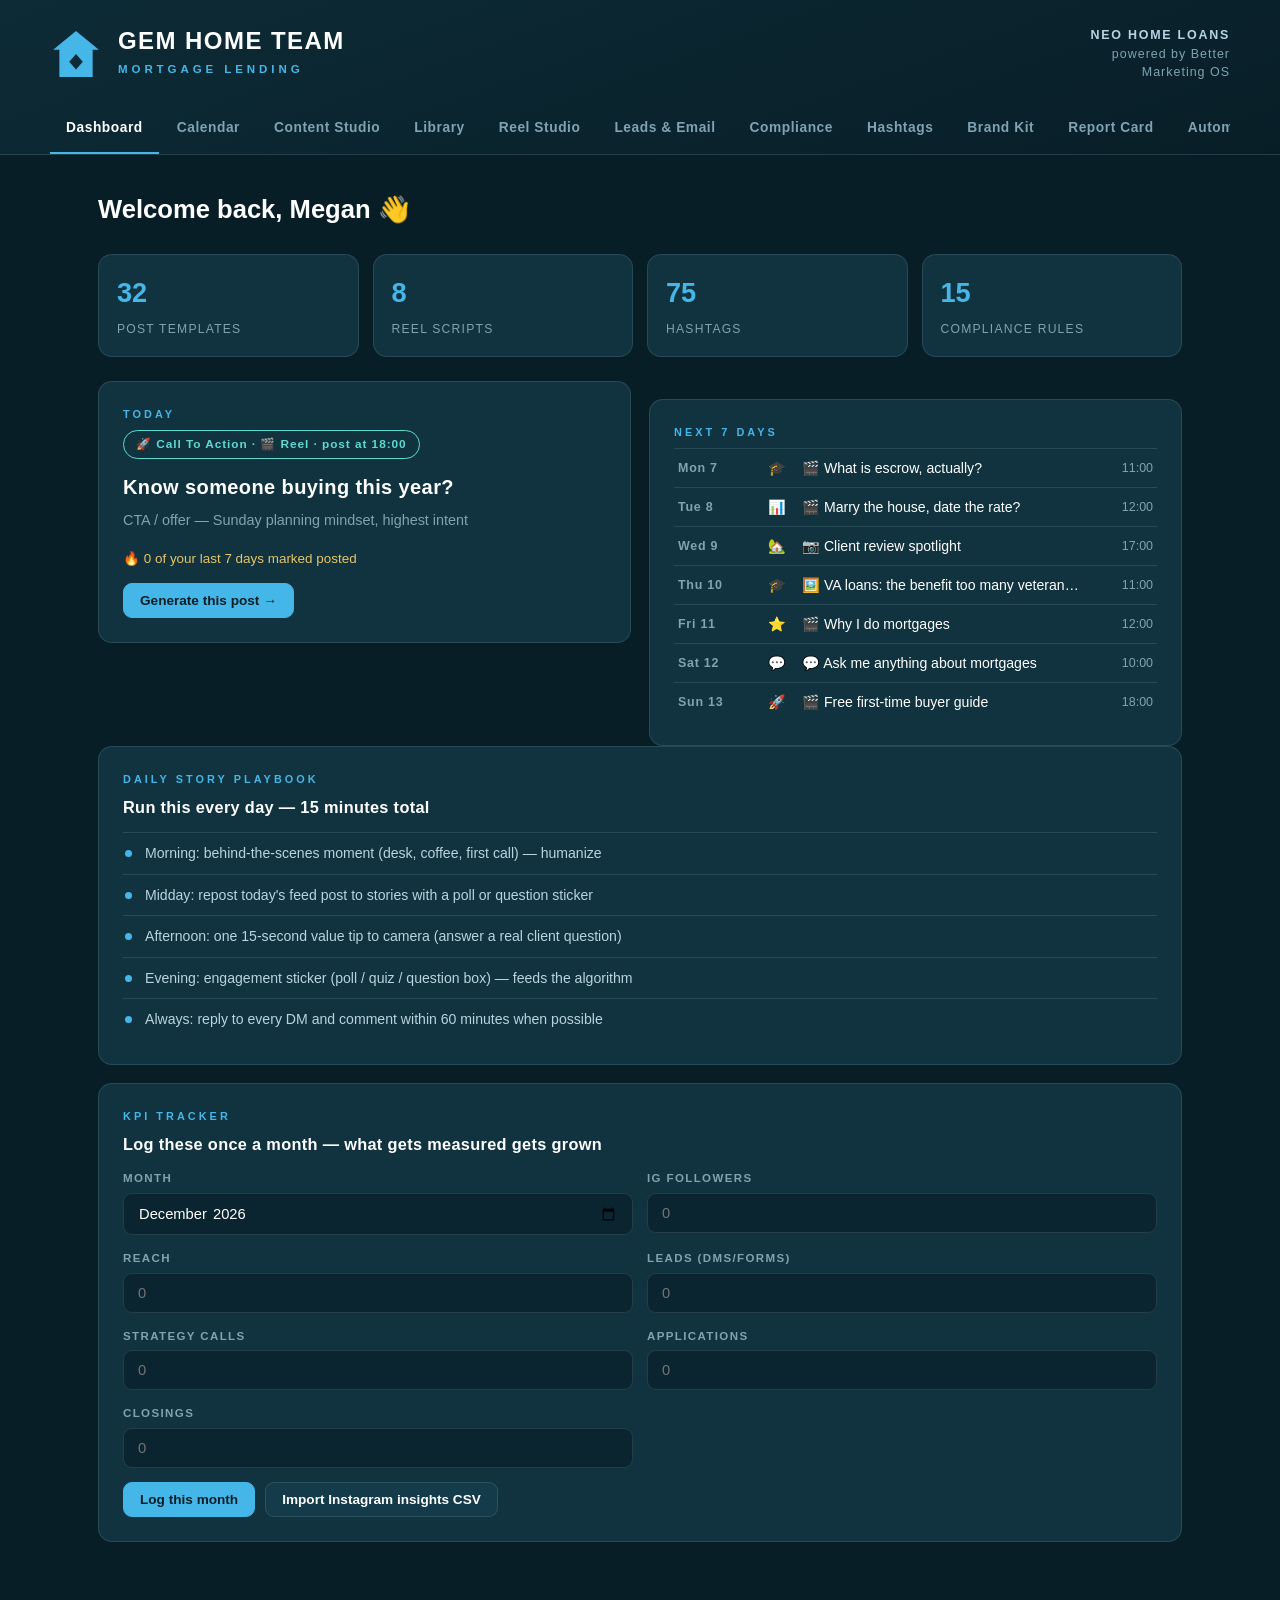
==== commit ea1d7dab: "Add GEM Studio Editor: professional photo and video editing suite Photo editor (editor.html + js/edi" ====
--- a/index.html
+++ b/index.html
@@ -39,6 +39,7 @@
     <button class="nav-item" data-tab="brand">Brand Kit</button>
     <button class="nav-item" data-tab="report">Report Card</button>
     <button class="nav-item" data-tab="automation">Automation</button>
+    <a class="nav-item" href="editor.html" style="text-decoration:none">🎬 Editor</a>
     <button class="nav-item" data-tab="settings">Settings</button>
   </nav>
 </header>
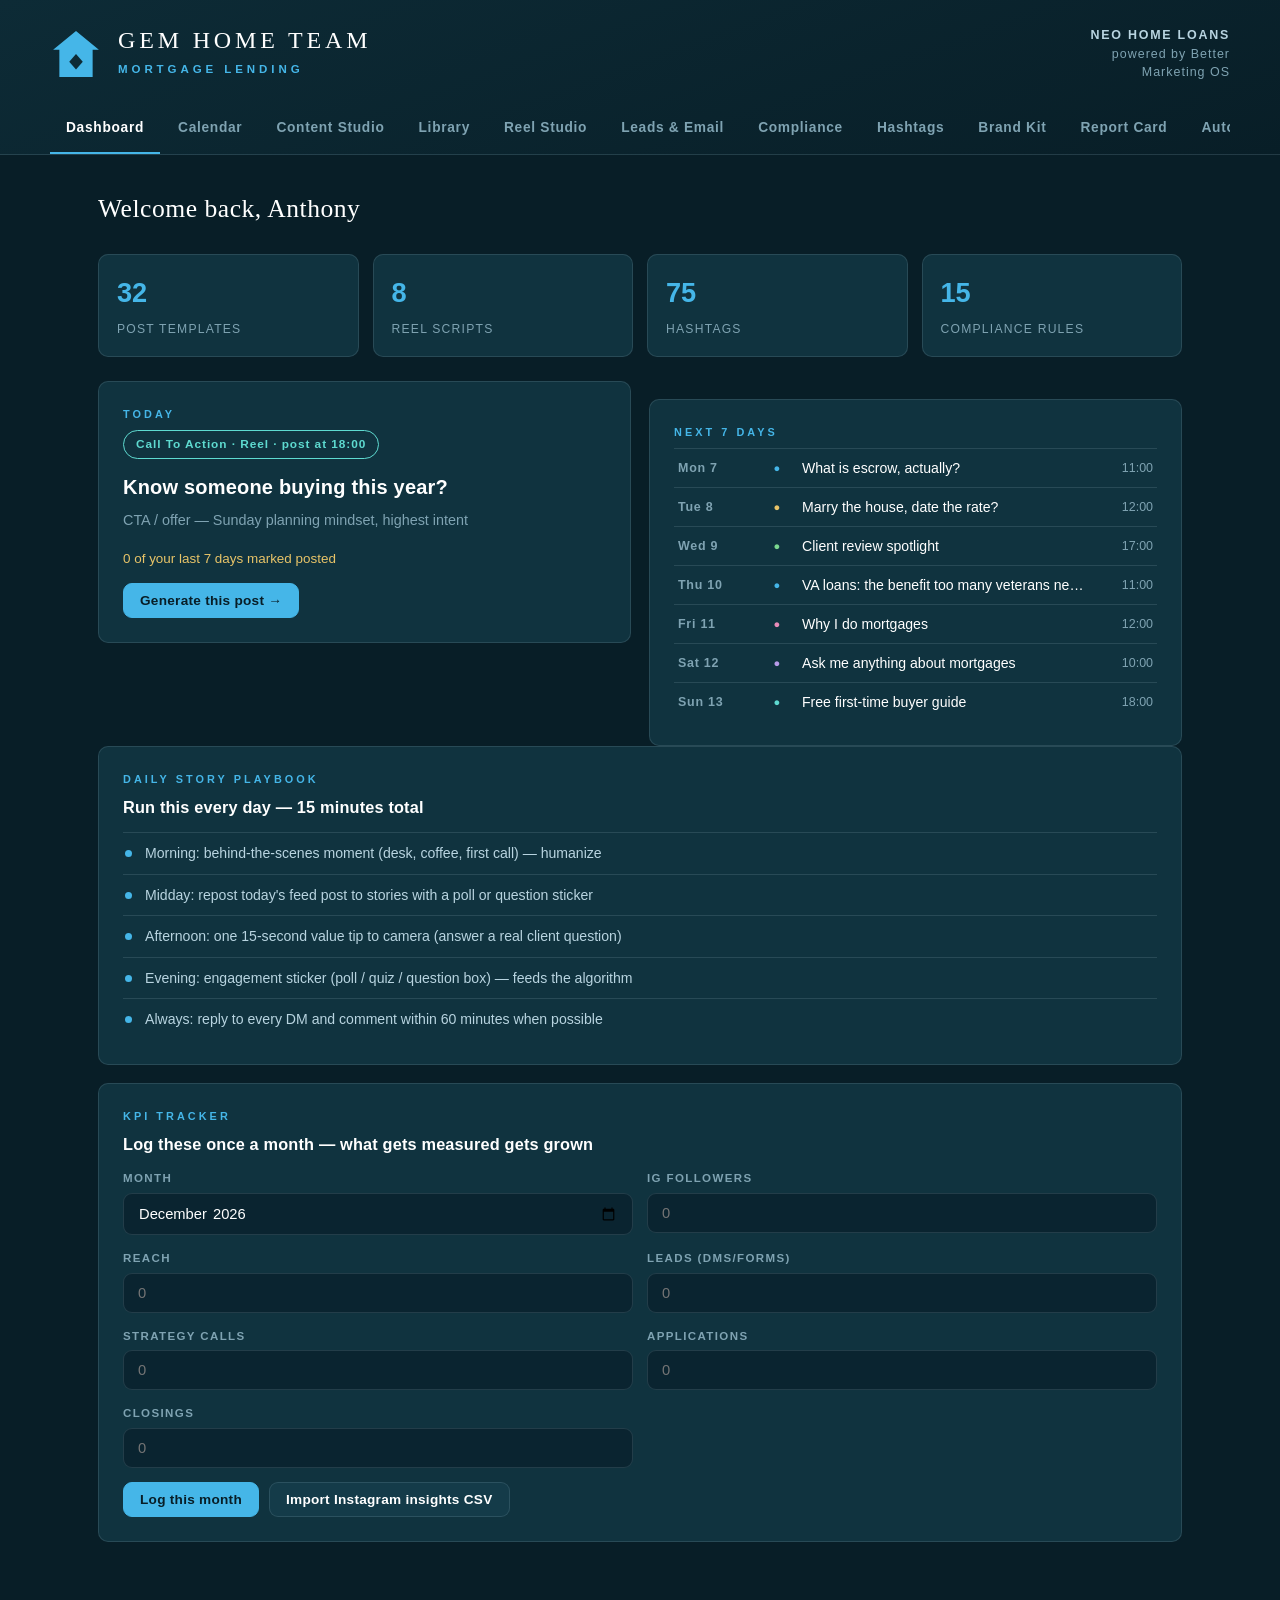
==== commit d4c085e3: "Editorial luxe design pass; make Anthony Edrozo the default owner Design: serif display headings (Di" ====
--- a/index.html
+++ b/index.html
@@ -39,7 +39,7 @@
     <button class="nav-item" data-tab="brand">Brand Kit</button>
     <button class="nav-item" data-tab="report">Report Card</button>
     <button class="nav-item" data-tab="automation">Automation</button>
-    <a class="nav-item" href="editor.html" style="text-decoration:none">🎬 Editor</a>
+    <a class="nav-item" href="editor.html" style="text-decoration:none">Studio Editor</a>
     <button class="nav-item" data-tab="settings">Settings</button>
   </nav>
 </header>
@@ -151,7 +151,7 @@
       <div class="block-head"><h4>Design direction</h4></div>
       <div class="copy-block" id="out-design"></div>
 
-      <div class="block-head"><h4></h4><div style="display:flex;gap:10px;flex-wrap:wrap"><button class="btn" id="out-ai">✨ AI: write a fresh take</button><button class="btn primary" id="out-copy-full">Copy complete post</button></div></div>
+      <div class="block-head"><h4></h4><div style="display:flex;gap:10px;flex-wrap:wrap"><button class="btn" id="out-ai">Write a fresh take with AI</button><button class="btn primary" id="out-copy-full">Copy complete post</button></div></div>
       <p class="footnote hidden" id="out-ai-note"></p>
     </div>
   </section>
@@ -169,7 +169,7 @@
       <p class="footnote" style="margin-top:0">Pick the template type, enter the few facts only you know, and Autopilot writes the on-image text and the complete compliant caption. Paste the text into the template in Canva, copy the caption, post.</p>
       <div class="pillar-row" id="ap-types"></div>
       <div class="form-grid" id="ap-fields" style="margin-top:16px"></div>
-      <div style="margin-top:14px;display:flex;gap:10px;flex-wrap:wrap"><button class="btn primary" id="ap-generate">Generate everything</button><button class="btn" id="ap-ai">✨ AI: write it fresh</button></div>
+      <div style="margin-top:14px;display:flex;gap:10px;flex-wrap:wrap"><button class="btn primary" id="ap-generate">Generate everything</button><button class="btn" id="ap-ai">Write it fresh with AI</button></div>
       <p class="footnote hidden" id="ap-ai-note"></p>
       <div id="ap-output" class="hidden">
         <div id="ap-compliance" class="comp-badge"></div>
@@ -425,8 +425,8 @@
     </div>
     <div class="card">
       <div class="form-grid">
-        <div class="field"><label for="set-name">Your name</label><input id="set-name" placeholder="Megan Sawamura"></div>
-        <div class="field"><label for="set-nmls">Your NMLS ID</label><input id="set-nmls" placeholder="972639"></div>
+        <div class="field"><label for="set-name">Your name</label><input id="set-name" placeholder="Anthony Edrozo"></div>
+        <div class="field"><label for="set-nmls">Your NMLS ID</label><input id="set-nmls" placeholder="2829800"></div>
         <div class="field"><label for="set-conmls">Company NMLS ID</label><input id="set-conmls" placeholder="330511 (Better Mortgage Corporation)"></div>
         <div class="field"><label for="set-states">States licensed (as you want it displayed)</label><input id="set-states" placeholder="e.g. CA, TX, FL"></div>
         <div class="field"><label for="set-handle">Instagram handle</label><input id="set-handle" placeholder="@gemhometeam"></div>
--- a/css/style.css
+++ b/css/style.css
@@ -481,3 +481,45 @@
 }
 .kpi-table td { padding: 9px 12px 9px 0; border-bottom: 1px solid var(--line); color: var(--mist); }
 .kpi-table td:first-child { color: var(--white); font-weight: 600; }
+
+/* ============================================================
+   EDITORIAL LUXE PASS
+   Serif display type, gold hairlines, restrained motion.
+   ============================================================ */
+:root {
+  --radius: 10px;
+  --font-display: "Didot", "Bodoni MT", "Playfair Display", Georgia, "Times New Roman", serif;
+}
+.panel.active { animation: none; }
+html { scroll-behavior: auto; }
+.logo-text h1 {
+  font-family: var(--font-display);
+  font-weight: 500;
+  letter-spacing: .16em;
+}
+.panel-head h2, #dash-greeting {
+  font-family: var(--font-display);
+  font-weight: 500;
+  letter-spacing: .02em;
+}
+.panel-head h2 { font-size: 1.75rem; }
+.panel-head h2::after {
+  content: "";
+  display: block;
+  width: 44px;
+  height: 1px;
+  background: var(--gold);
+  margin-top: 12px;
+}
+.kicker { letter-spacing: .32em; font-size: .64rem; }
+.nav-item { letter-spacing: .05em; }
+.btn { letter-spacing: .02em; }
+.card h3, .tool-card h3 { letter-spacing: .01em; }
+
+.pillar-dot {
+  display: inline-block;
+  width: 9px; height: 9px;
+  border-radius: 50%;
+  flex: none;
+}
+.week-chip { color: var(--chip); font-size: .7rem; }
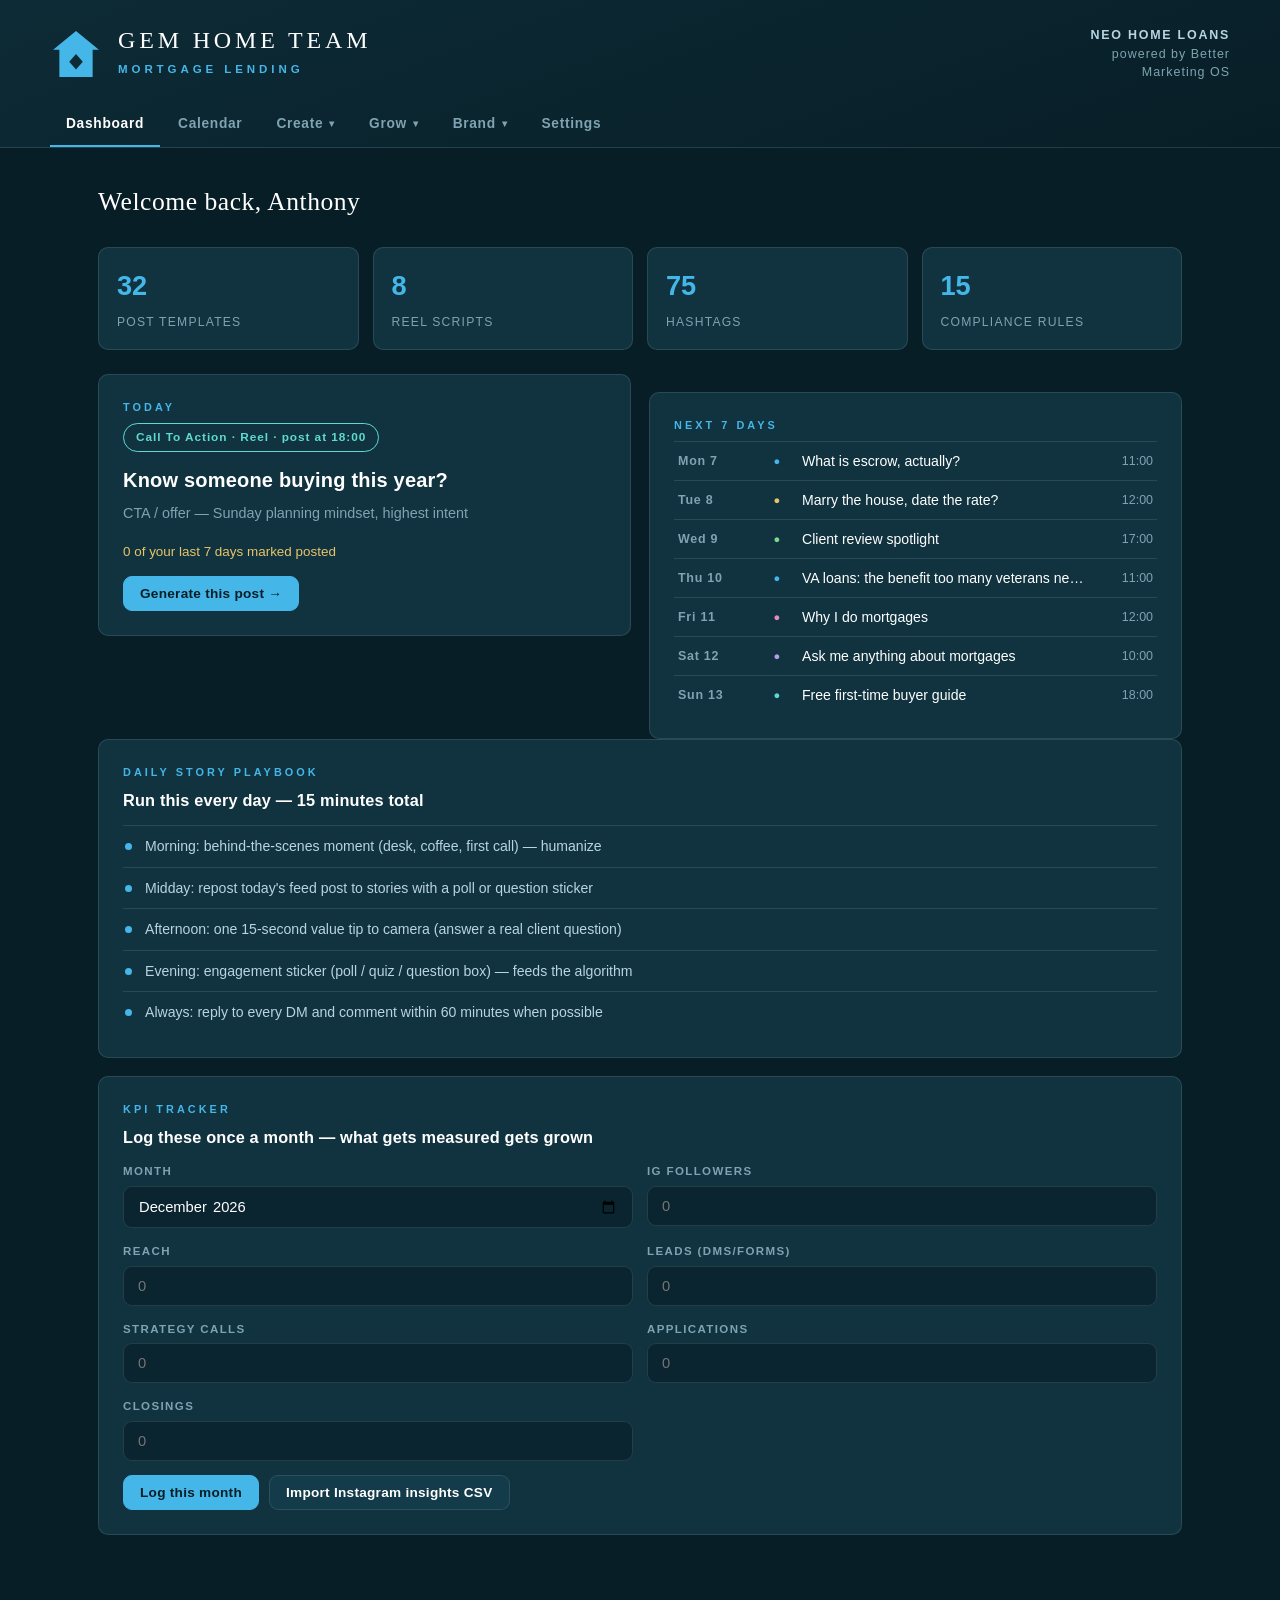
==== commit 48123d5a: "Grouped menu bar: Create / Grow / Brand dropdowns + full-screen mobile menu Thirteen flat tabs becom" ====
--- a/index.html
+++ b/index.html
@@ -30,19 +30,62 @@
   <nav class="nav" aria-label="Sections">
     <button class="nav-item active" data-tab="dashboard">Dashboard</button>
     <button class="nav-item" data-tab="calendar">Calendar</button>
-    <button class="nav-item" data-tab="studio">Content Studio</button>
-    <button class="nav-item" data-tab="library">Library</button>
-    <button class="nav-item" data-tab="reels">Reel Studio</button>
-    <button class="nav-item" data-tab="leads">Leads &amp; Email</button>
-    <button class="nav-item" data-tab="compliance">Compliance</button>
-    <button class="nav-item" data-tab="hashtags">Hashtags</button>
-    <button class="nav-item" data-tab="brand">Brand Kit</button>
-    <button class="nav-item" data-tab="report">Report Card</button>
-    <button class="nav-item" data-tab="automation">Automation</button>
-    <a class="nav-item" href="editor.html" style="text-decoration:none">Studio Editor</a>
+    <div class="nav-group" data-group="create">
+      <button class="nav-group-btn" aria-haspopup="true" aria-expanded="false">Create<span class="caret">▾</span></button>
+      <div class="nav-menu" role="menu">
+        <span class="nav-menu-kicker">Make the content</span>
+        <button class="nav-item" data-tab="studio">Content Studio<small>Posts, captions &amp; hooks</small></button>
+        <button class="nav-item" data-tab="reels">Reel Studio<small>Shot-by-shot scripts</small></button>
+        <a class="nav-item" href="editor.html">Studio Editor<small>Photo &amp; video editing</small></a>
+        <button class="nav-item" data-tab="library">Library<small>Ready-to-post graphics</small></button>
+        <button class="nav-item" data-tab="hashtags">Hashtags<small>Curated tag sets</small></button>
+      </div>
+    </div>
+    <div class="nav-group" data-group="grow">
+      <button class="nav-group-btn" aria-haspopup="true" aria-expanded="false">Grow<span class="caret">▾</span></button>
+      <div class="nav-menu" role="menu">
+        <span class="nav-menu-kicker">Turn attention into business</span>
+        <button class="nav-item" data-tab="leads">Leads &amp; Email<small>DM scripts &amp; sequences</small></button>
+        <button class="nav-item" data-tab="automation">Automation<small>Integrations &amp; exports</small></button>
+        <button class="nav-item" data-tab="report">Report Card<small>Audit your presence</small></button>
+      </div>
+    </div>
+    <div class="nav-group" data-group="brand">
+      <button class="nav-group-btn" aria-haspopup="true" aria-expanded="false">Brand<span class="caret">▾</span></button>
+      <div class="nav-menu" role="menu">
+        <span class="nav-menu-kicker">Stay on brand, stay compliant</span>
+        <button class="nav-item" data-tab="brand">Brand Kit<small>Colors, team &amp; voice</small></button>
+        <button class="nav-item" data-tab="compliance">Compliance<small>Check any copy</small></button>
+      </div>
+    </div>
     <button class="nav-item" data-tab="settings">Settings</button>
+    <button class="nav-mobile-btn" id="nav-mobile-btn" aria-label="Open menu">Menu</button>
   </nav>
 </header>
+
+<div class="mobile-menu" id="mobile-menu" aria-hidden="true">
+  <button class="mobile-menu-close" id="mobile-menu-close" aria-label="Close menu">✕</button>
+  <div class="mobile-menu-inner">
+    <span class="nav-menu-kicker">Overview</span>
+    <button class="nav-item" data-tab="dashboard">Dashboard</button>
+    <button class="nav-item" data-tab="calendar">Calendar</button>
+    <span class="nav-menu-kicker">Create</span>
+    <button class="nav-item" data-tab="studio">Content Studio</button>
+    <button class="nav-item" data-tab="reels">Reel Studio</button>
+    <a class="nav-item" href="editor.html">Studio Editor</a>
+    <button class="nav-item" data-tab="library">Library</button>
+    <button class="nav-item" data-tab="hashtags">Hashtags</button>
+    <span class="nav-menu-kicker">Grow</span>
+    <button class="nav-item" data-tab="leads">Leads &amp; Email</button>
+    <button class="nav-item" data-tab="automation">Automation</button>
+    <button class="nav-item" data-tab="report">Report Card</button>
+    <span class="nav-menu-kicker">Brand</span>
+    <button class="nav-item" data-tab="brand">Brand Kit</button>
+    <button class="nav-item" data-tab="compliance">Compliance</button>
+    <span class="nav-menu-kicker">Setup</span>
+    <button class="nav-item" data-tab="settings">Settings</button>
+  </div>
+</div>
 
 <main class="wrap">
 
@@ -121,8 +164,13 @@
     <div class="card">
       <div class="block-head" style="margin-top:0">
         <h4>1 · Choose a pillar</h4>
-        <button class="btn small" id="studio-shuffle">Surprise me</button>
-      </div>
+        <div style="display:flex;gap:8px">
+          <button class="btn small" id="studio-ai-ideas">AI: brainstorm this month's ideas</button>
+          <button class="btn small" id="studio-shuffle">Surprise me</button>
+        </div>
+      </div>
+      <div class="copy-block hidden" id="studio-ideas-out" style="white-space:pre-wrap"></div>
+      <p class="footnote hidden" id="studio-ideas-note"></p>
       <div class="pillar-row" id="studio-pillars"></div>
       <div class="hidden">
         <div class="block-head"><h4>2 · Choose a topic</h4></div>
@@ -212,6 +260,19 @@
     </div>
 
     <div class="card">
+      <span class="kicker">AI reply assistant</span>
+      <h3>A lead DMed something the templates don't cover? Draft it with AI</h3>
+      <div class="field"><label for="dm-in">Paste their message</label>
+        <textarea id="dm-in" placeholder="e.g. 'hey, my lease is up in june and my credit is like 640, is it even worth talking or should I wait'"></textarea></div>
+      <div style="margin-top:10px;display:flex;gap:10px;flex-wrap:wrap">
+        <button class="btn primary" id="dm-ai">Draft a reply with AI</button>
+        <button class="btn hidden" id="dm-copy">Copy reply</button>
+      </div>
+      <div class="copy-block hidden" id="dm-out" style="margin-top:12px;white-space:pre-wrap"></div>
+      <p class="footnote hidden" id="dm-note"></p>
+    </div>
+
+    <div class="card">
       <span class="kicker">DM keyword auto-replies · ManyChat-ready</span>
       <h3>When someone DMs the keyword, this goes out instantly</h3>
       <div id="leads-keywords"></div>
--- a/css/style.css
+++ b/css/style.css
@@ -523,3 +523,85 @@
   flex: none;
 }
 .week-chip { color: var(--chip); font-size: .7rem; }
+
+/* ============================================================
+   GROUPED MENU BAR
+   Direct items for daily drivers; Create / Grow / Brand fold
+   into editorial dropdown panels. Full-screen menu on mobile.
+   ============================================================ */
+.nav { overflow: visible; align-items: center; }
+.nav-group { position: relative; }
+.nav-group-btn {
+  appearance: none; border: none; background: transparent;
+  color: var(--mist-dim); font-family: var(--font);
+  font-size: 0.86rem; font-weight: 600; letter-spacing: 0.05em;
+  padding: 12px 16px 14px; cursor: pointer; white-space: nowrap;
+  border-bottom: 2px solid transparent;
+  display: flex; align-items: center; gap: 6px;
+  transition: color .15s, border-color .15s;
+}
+.nav-group-btn .caret { font-size: .6rem; color: var(--mist-dim); transition: transform .15s; }
+.nav-group-btn:hover { color: var(--mist); }
+.nav-group.active > .nav-group-btn { color: var(--white); border-bottom-color: var(--gold); }
+.nav-group.open > .nav-group-btn { color: var(--white); }
+.nav-group.open > .nav-group-btn .caret { transform: rotate(180deg); }
+.nav-menu {
+  position: absolute; top: calc(100% + 2px); left: 0; z-index: 60;
+  min-width: 250px; padding: 14px 8px 10px;
+  background: var(--card);
+  border: 1px solid var(--line);
+  border-radius: 12px;
+  box-shadow: 0 18px 44px rgba(2, 10, 14, .55);
+  display: none; flex-direction: column;
+}
+.nav-group.open > .nav-menu { display: flex; }
+.nav-menu-kicker {
+  display: block; padding: 2px 12px 8px;
+  color: var(--gold); font-size: .6rem; font-weight: 700;
+  letter-spacing: .28em; text-transform: uppercase;
+}
+.nav-menu .nav-item {
+  display: block; width: 100%; text-align: left;
+  padding: 9px 12px; border-bottom: none; border-radius: 8px;
+  text-decoration: none; color: var(--mist);
+}
+.nav-menu .nav-item small {
+  display: block; font-weight: 400; font-size: .72rem;
+  color: var(--mist-dim); letter-spacing: 0; margin-top: 1px;
+}
+.nav-menu .nav-item:hover { background: rgba(69, 182, 232, .08); color: var(--white); }
+.nav-menu .nav-item.active { color: var(--white); background: rgba(69, 182, 232, .12); }
+.nav-mobile-btn {
+  display: none; appearance: none; background: transparent;
+  border: 1px solid var(--line); border-radius: 999px;
+  color: var(--mist); font-family: var(--font); font-size: .8rem;
+  font-weight: 600; letter-spacing: .12em; text-transform: uppercase;
+  padding: 8px 18px; cursor: pointer; margin-left: auto;
+}
+.mobile-menu {
+  position: fixed; inset: 0; z-index: 120;
+  background: linear-gradient(170deg, var(--navy) 0%, var(--ink) 100%);
+  display: none; overflow-y: auto; padding: 64px 26px 40px;
+}
+.mobile-menu.open { display: block; }
+.mobile-menu-close {
+  position: fixed; top: 16px; right: 18px;
+  appearance: none; background: transparent; border: 1px solid var(--line);
+  border-radius: 999px; width: 40px; height: 40px;
+  color: var(--mist); font-size: 1rem; cursor: pointer;
+}
+.mobile-menu-inner { max-width: 420px; margin: 0 auto; display: flex; flex-direction: column; }
+.mobile-menu .nav-menu-kicker { padding: 22px 0 6px; }
+.mobile-menu .nav-item {
+  display: block; width: 100%; text-align: left; text-decoration: none;
+  font-family: var(--font-display); font-size: 1.35rem; font-weight: 500;
+  letter-spacing: .02em; color: var(--mist);
+  padding: 8px 0; border-bottom: none;
+}
+.mobile-menu .nav-item.active { color: var(--white); }
+.mobile-menu .nav-item.active::after { content: ""; display: inline-block; width: 22px; height: 1px; background: var(--gold); margin-left: 12px; vertical-align: middle; }
+@media (max-width: 860px) {
+  .nav > .nav-item, .nav .nav-group { display: none; }
+  .nav-mobile-btn { display: block; }
+  .nav { padding: 6px 0 10px; }
+}
